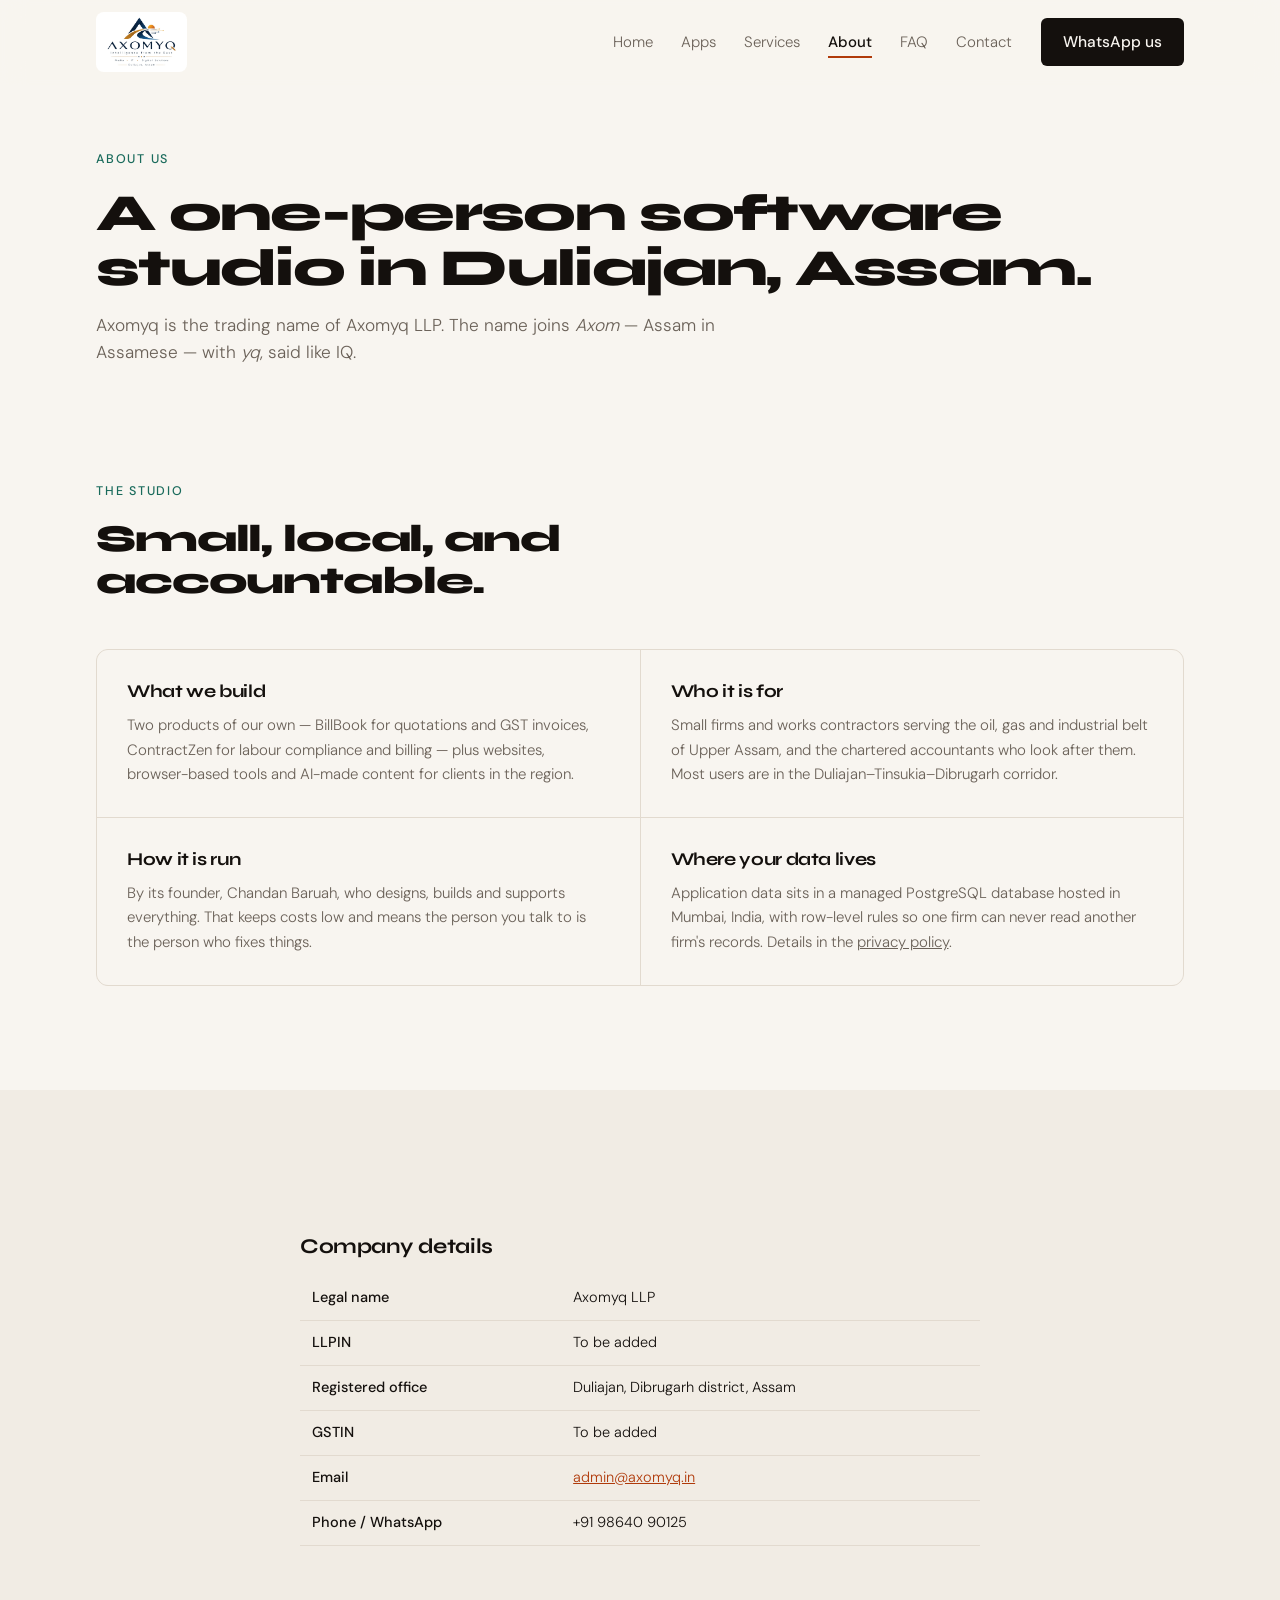
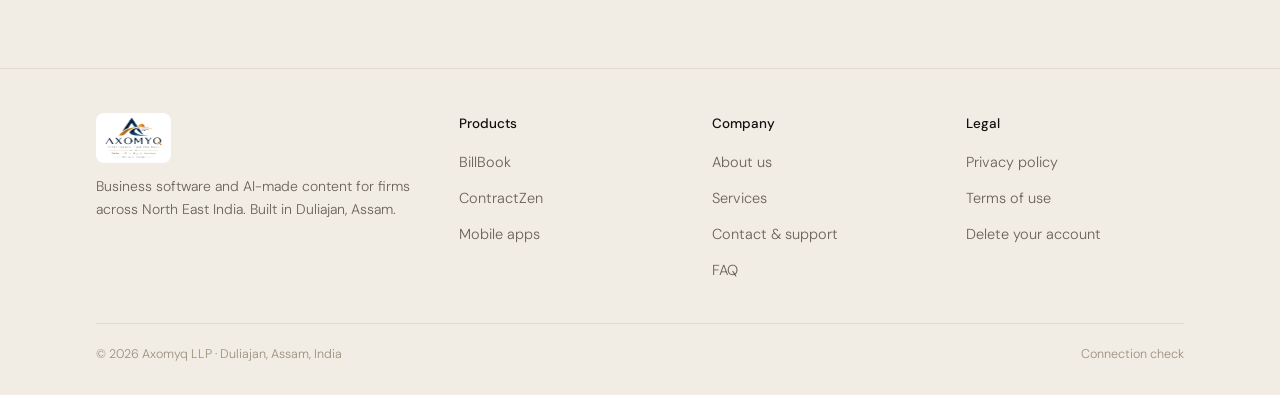
==== about.html @ dcae7b66 "Add files via upload" ====
<!DOCTYPE html>
<html lang="en">
<head>
<meta charset="UTF-8">
<meta name="viewport" content="width=device-width, initial-scale=1, viewport-fit=cover">
<title>About Axomyq — a software studio in Duliajan, Assam</title>
<meta name="description" content="Axomyq LLP is a one-person software studio in Duliajan, Assam, building BillBook and ContractZen and serving businesses across North East India.">
<link rel="canonical" href="https://www.axomyq.in/about">
<meta name="theme-color" content="#F8F5F0">
<meta name="referrer" content="strict-origin-when-cross-origin">
<meta http-equiv="Content-Security-Policy" content="upgrade-insecure-requests">
<meta property="og:title" content="About Axomyq — a software studio in Duliajan, Assam">
<meta property="og:description" content="Axomyq LLP is a one-person software studio in Duliajan, Assam, building BillBook and ContractZen and serving businesses across North East India.">
<meta property="og:type" content="website">
<meta property="og:url" content="https://www.axomyq.in/about">
<meta property="og:image" content="https://www.axomyq.in/logo.jpeg">
<link rel="icon" href="/favicon.svg" type="image/svg+xml">
<link rel="apple-touch-icon" href="/logo.jpeg">
<link rel="manifest" href="/site.webmanifest">
<link rel="preload" href="/fonts/syne-latin-800-normal.woff2" as="font" type="font/woff2" crossorigin>
<link rel="preload" href="/fonts/dm-sans-latin-300-normal.woff2" as="font" type="font/woff2" crossorigin>
<link rel="stylesheet" href="/styles.css?v=a116f3fe">
</head>
<body>
<a class="skip" href="#main">Skip to content</a>
<header class="site-head" id="head">
  <div class="shell head-in">
    <a href="/" class="mark" aria-label="Axomyq home"><img src="/logo.jpeg" alt="Axomyq" width="240" height="240"></a>
    <nav class="nav" aria-label="Main"><a href="/">Home</a><a href="/apps">Apps</a><a href="/services">Services</a><a href="/about" aria-current="page">About</a><a href="/faq">FAQ</a><a href="/contact">Contact</a></nav>
    <a class="btn btn-ink head-cta" href="https://wa.me/919864090125" target="_blank" rel="noopener noreferrer">WhatsApp us</a>
    <button type="button" class="burger" id="burger" aria-controls="menu" aria-expanded="false" aria-label="Menu"><span></span><span></span><span></span></button>
  </div>
</header>
<nav class="menu" id="menu" aria-label="Mobile" hidden>
  <a href="/">Home<small>Overview</small></a><a href="/apps">Apps<small>BillBook, ContractZen</small></a><a href="/services">Services<small>Websites, tools, content</small></a><a href="/about" aria-current="page">About<small>Who we are</small></a><a href="/faq">FAQ<small>Common questions</small></a><a href="/contact">Contact<small>Support and sales</small></a>
  <div class="menu-cta">
    <a class="btn btn-primary" href="https://app.axomyq.in" target="_blank" rel="noopener noreferrer">Open BillBook <svg viewBox="0 0 24 24" aria-hidden="true"><path d="M14 4h6v6M20 4l-9 9M18 13v6H5V6h6"/></svg></a>
    <a class="btn btn-teal" href="https://contractzen.axomyq.in/" target="_blank" rel="noopener noreferrer">Open ContractZen <svg viewBox="0 0 24 24" aria-hidden="true"><path d="M14 4h6v6M20 4l-9 9M18 13v6H5V6h6"/></svg></a>
    <a class="btn btn-line" href="https://wa.me/919864090125" target="_blank" rel="noopener noreferrer">WhatsApp +91 98640 90125</a>
  </div>
  <div class="menu-legal"><a href="/privacy">Privacy</a><a href="/terms">Terms</a><a href="/delete-account">Delete account</a><a href="/status">Connection check</a></div>
</nav>
<main id="main">
<section class="page-head"><div class="shell">
  <span class="eyebrow rise">About us</span>
  <h1 class="title rise rise-2">A one-person software studio in Duliajan, Assam.</h1>
  <p class="lede rise rise-3">Axomyq is the trading name of Axomyq LLP. The name joins <em>Axom</em> — Assam in Assamese — with <em>yq</em>, said like IQ.</p>
</div></section>
<section class="band"><div class="shell">
  <div class="band-head reveal"><span class="eyebrow">The studio</span><h2 class="title">Small, local, and accountable.</h2></div>
  <div class="reveal"><div class="grid g2 stagger">
  <div><h3 class="sub">What we build</h3><p>Two products of our own — BillBook for quotations and GST invoices, ContractZen for labour compliance and billing — plus websites, browser-based tools and AI-made content for clients in the region.</p></div>
  <div><h3 class="sub">Who it is for</h3><p>Small firms and works contractors serving the oil, gas and industrial belt of Upper Assam, and the chartered accountants who look after them. Most users are in the Duliajan–Tinsukia–Dibrugarh corridor.</p></div>
  <div><h3 class="sub">How it is run</h3><p>By its founder, Chandan Baruah, who designs, builds and supports everything. That keeps costs low and means the person you talk to is the person who fixes things.</p></div>
  <div><h3 class="sub">Where your data lives</h3><p>Application data sits in a managed PostgreSQL database hosted in Mumbai, India, with row-level rules so one firm can never read another firm's records. Details in the <a href="/privacy">privacy policy</a>.</p></div>
</div></div>
</div></section>
<section class="band tint"><div class="shell prose reveal">
  <h2>Company details</h2>
  <div class="table-wrap"><table>
    <tr><th>Legal name</th><td>Axomyq LLP</td></tr>
    <tr><th>LLPIN</th><td>To be added</td></tr>
    <tr><th>Registered office</th><td>Duliajan, Dibrugarh district, Assam</td></tr>
    <tr><th>GSTIN</th><td>To be added</td></tr>
    <tr><th>Email</th><td><a href="mailto:admin@axomyq.in">admin@axomyq.in</a></td></tr>
    <tr><th>Phone / WhatsApp</th><td>+91 98640 90125</td></tr>
  </table></div>
</div></section>
</main>
<footer class="site-foot">
  <div class="shell">
    <div class="foot-in">
      <div class="foot-brand">
        <img src="/logo.jpeg" alt="Axomyq" width="240" height="240">
        <p>Business software and AI-made content for firms across North East India. Built in Duliajan, Assam.</p>
      </div>
      <div class="foot-col"><h2 class="foot-h">Products</h2>
        <a href="/apps#billbook">BillBook</a><a href="/apps#contractzen">ContractZen</a><a href="/apps#mobile">Mobile apps</a></div>
      <div class="foot-col"><h2 class="foot-h">Company</h2>
        <a href="/about">About us</a><a href="/services">Services</a><a href="/contact">Contact &amp; support</a><a href="/faq">FAQ</a></div>
      <div class="foot-col"><h2 class="foot-h">Legal</h2>
        <a href="/privacy">Privacy policy</a><a href="/terms">Terms of use</a><a href="/delete-account">Delete your account</a></div>
    </div>
    <div class="legal"><span>© 2026 Axomyq LLP · Duliajan, Assam, India</span><span><a href="/status">Connection check</a></span></div>
  </div>
</footer>
<script src="/main.js?v=c68e80d4" defer></script>
</body>
</html>
---- styles.css ----
/* =========================================================
   Axomyq — one responsive stylesheet. No dual layouts.
   Self-hosted fonts, no inline styles (CSP: style-src 'self').
   ========================================================= */

@font-face{font-family:'Syne';font-style:normal;font-weight:700;font-display:swap;src:url(/fonts/syne-latin-700-normal.woff2) format('woff2')}
@font-face{font-family:'Syne';font-style:normal;font-weight:800;font-display:swap;src:url(/fonts/syne-latin-800-normal.woff2) format('woff2')}
@font-face{font-family:'DM Sans';font-style:normal;font-weight:300;font-display:swap;src:url(/fonts/dm-sans-latin-300-normal.woff2) format('woff2')}
@font-face{font-family:'DM Sans';font-style:normal;font-weight:400;font-display:swap;src:url(/fonts/dm-sans-latin-400-normal.woff2) format('woff2')}
@font-face{font-family:'DM Sans';font-style:normal;font-weight:500;font-display:swap;src:url(/fonts/dm-sans-latin-500-normal.woff2) format('woff2')}

:root{
  --rice:#F8F5F0; --rice-deep:#F1ECE4; --mist:#EDF1EC; --white:#FFFDF9;
  --ink:#14100D; --ink-soft:#2A2320;
  --sindoor:#B03A0A; --sindoor-deep:#8E2E07;
  --pator:#1A6B5C; --pator-deep:#12554A;
  --muga:#C9A227; --clay:#6B6259; --line:#E2DACF;
  --display:'Syne',Arial Black,sans-serif;
  --body:'DM Sans',Segoe UI,Helvetica,Arial,sans-serif;
  --max:1200px; --pad:20px; --band:56px; --head:64px;
  --r:10px;
  --shadow:0 1px 2px rgba(20,16,13,.04),0 10px 30px -16px rgba(20,16,13,.20);
  --shadow-lift:0 2px 4px rgba(20,16,13,.05),0 22px 44px -22px rgba(20,16,13,.28);
}
@media (min-width:700px){:root{--pad:36px;--band:80px;--head:76px}}
@media (min-width:1100px){:root{--pad:56px;--band:104px;--head:84px}}

*,*::before,*::after{box-sizing:border-box}
html{-webkit-text-size-adjust:100%;scroll-behavior:smooth}
body{margin:0;background:var(--rice);color:var(--ink);font-family:var(--body);font-weight:300;font-size:16px;line-height:1.65;-webkit-font-smoothing:antialiased;overflow-x:hidden}
h1,h2,h3,h4,p,ul,ol,figure,dl{margin:0}
ul,ol{padding:0;list-style:none}
img,svg{display:block;max-width:100%}
a{color:inherit}
button{font:inherit;color:inherit;background:none;border:0;padding:0;cursor:pointer}
:focus-visible{outline:2px solid var(--sindoor);outline-offset:3px;border-radius:3px}
.shell{width:100%;max-width:var(--max);margin:0 auto;padding-left:var(--pad);padding-right:var(--pad)}
.sr{position:absolute;width:1px;height:1px;overflow:hidden;clip:rect(0 0 0 0);white-space:nowrap}
.skip{position:absolute;left:-9999px;background:var(--ink);color:var(--rice);padding:12px 18px}
.skip:focus{left:8px;top:8px;z-index:100}
[hidden]{display:none !important}

/* ---------- type ---------- */
.eyebrow{display:block;font-size:12.5px;font-weight:500;letter-spacing:.14em;text-transform:uppercase;color:var(--pator);margin-bottom:16px}
.dark .eyebrow{color:var(--muga)}
h1.title{font-family:var(--display);font-weight:800;letter-spacing:-.032em;line-height:1.06;font-size:32px;font-size:clamp(31px,4.2vw,52px);max-width:19ch}
h2.title{font-family:var(--display);font-weight:800;letter-spacing:-.03em;line-height:1.1;font-size:27px;font-size:clamp(26px,3.1vw,38px);max-width:20ch}
h3.sub{font-family:var(--display);font-weight:700;letter-spacing:-.02em;line-height:1.25;font-size:18px}
.lede{font-size:16.5px;font-size:clamp(16px,1.35vw,18.5px);color:var(--clay);line-height:1.6;max-width:56ch;margin-top:16px}
.dark .lede,.dark .small{color:rgba(248,245,240,.7)}
.small{font-size:13.5px;color:var(--clay)}
.brand-y{color:var(--sindoor);font-style:normal}

/* ---------- buttons ---------- */
.btn{display:inline-flex;align-items:center;justify-content:center;gap:9px;min-height:48px;padding:12px 22px;border-radius:6px;font-weight:500;font-size:15.5px;line-height:1.2;text-decoration:none;white-space:nowrap;-webkit-tap-highlight-color:transparent;
 transition:background .18s ease,border-color .18s ease,transform .18s ease,box-shadow .18s ease}
.btn svg{width:15px;height:15px;flex:none;stroke:currentColor;fill:none;stroke-width:2;stroke-linecap:round;stroke-linejoin:round}
.btn:hover{transform:translateY(-1px)}
.btn:active{transform:translateY(0)}
.btn-primary{background:var(--sindoor);color:#fff;box-shadow:0 8px 20px -12px rgba(176,58,10,.9)}
.btn-primary:hover{background:var(--sindoor-deep);box-shadow:0 14px 28px -14px rgba(176,58,10,.95)}
.btn-teal{background:var(--pator);color:#fff;box-shadow:0 8px 20px -12px rgba(26,107,92,.9)}
.btn-teal:hover{background:var(--pator-deep);box-shadow:0 14px 28px -14px rgba(26,107,92,.95)}
.btn-ink{background:var(--ink);color:var(--rice)}
.btn-ink:hover{background:var(--sindoor)}
.btn-line{border:1px solid var(--line);color:var(--ink);background:var(--white)}
.btn-line:hover{border-color:var(--ink)}
.btn-ghost{border:1px solid rgba(248,245,240,.32);color:var(--rice)}
.btn-ghost:hover{border-color:var(--rice);background:rgba(248,245,240,.06)}
.btn-row{display:flex;flex-wrap:wrap;gap:12px;margin-top:26px}
@media (max-width:479px){.btn-row .btn{flex:1 1 100%}}

/* ---------- header ---------- */
.site-head{position:sticky;top:0;z-index:60;background:rgba(248,245,240,.92);border-bottom:1px solid transparent;transition:box-shadow .25s ease,border-color .25s ease;padding-top:env(safe-area-inset-top)}
@supports (backdrop-filter:blur(12px)) or (-webkit-backdrop-filter:blur(12px)){
  .site-head{background:rgba(248,245,240,.78);-webkit-backdrop-filter:saturate(160%) blur(12px);backdrop-filter:saturate(160%) blur(12px)}
}
.site-head.scrolled{border-bottom-color:var(--line);box-shadow:0 6px 24px -18px rgba(20,16,13,.5)}
.head-in{display:flex;align-items:center;gap:16px;height:var(--head)}
.mark{display:flex;align-items:center;min-height:44px;text-decoration:none;margin-right:auto}
.mark img{height:44px;width:auto;border-radius:8px}
@media (min-width:700px){.mark img{height:52px}}
@media (min-width:1100px){.mark img{height:60px}}
.nav{display:none}
.nav a{position:relative;display:inline-flex;align-items:center;height:40px;padding:0 13px;font-size:15px;color:var(--clay);text-decoration:none;border-radius:6px;transition:color .18s ease,background .18s ease}
.nav a::after{content:"";position:absolute;left:13px;right:13px;bottom:4px;height:2px;background:var(--sindoor);transform:scaleX(0);transform-origin:left;transition:transform .22s ease}
.nav a:hover{color:var(--ink)}
.nav a:hover::after{transform:scaleX(1)}
.nav a[aria-current="page"]{color:var(--ink);font-weight:500}
.nav a[aria-current="page"]::after{transform:scaleX(1)}
.head-cta{display:none}
.burger{display:inline-flex;flex-direction:column;justify-content:center;gap:5px;width:46px;height:46px;padding:0 11px;border:1px solid var(--line);border-radius:8px;background:var(--white)}
.burger span{display:block;height:2px;background:var(--ink);border-radius:2px;transition:transform .25s ease,opacity .2s ease}
.burger[aria-expanded="true"] span:nth-child(1){transform:translateY(7px) rotate(45deg)}
.burger[aria-expanded="true"] span:nth-child(2){opacity:0}
.burger[aria-expanded="true"] span:nth-child(3){transform:translateY(-7px) rotate(-45deg)}
@media (min-width:940px){
  .nav{display:flex;gap:2px}
  .head-cta{display:inline-flex}
  .burger{display:none}
}

/* mobile menu panel */
.menu{position:fixed;left:0;right:0;top:calc(var(--head) + env(safe-area-inset-top));bottom:0;z-index:55;background:var(--rice);padding:12px var(--pad) 32px;overflow-y:auto;animation:menuIn .22s ease both}
@keyframes menuIn{from{opacity:0;transform:translateY(-8px)}to{opacity:1;transform:none}}
.menu a{display:flex;align-items:center;justify-content:space-between;gap:12px;padding:16px 2px;border-bottom:1px solid var(--line);font-family:var(--display);font-weight:700;font-size:21px;letter-spacing:-.02em;text-decoration:none;min-height:56px}
.menu a small{font-family:var(--body);font-weight:300;font-size:13px;color:var(--clay);letter-spacing:0;text-align:right}
.menu .menu-cta{display:grid;gap:10px;margin-top:24px}
.menu .menu-cta .btn{width:100%}
.menu-legal{display:flex;flex-wrap:wrap;gap:4px 20px;margin-top:26px}
.menu-legal a{display:inline;border:0;padding:6px 0;font-family:var(--body);font-weight:300;font-size:13.5px;color:var(--clay);min-height:0}

/* ---------- sections ---------- */
.band{padding:var(--band) 0}
.band.tint{background:var(--rice-deep)}
.band.mist{background:var(--mist)}
.band.dark{background:var(--ink);color:var(--rice)}
.band-head{max-width:660px;margin-bottom:34px}
@media (min-width:700px){.band-head{margin-bottom:48px}}

/* ---------- hero ---------- */
.hero{position:relative;padding:44px 0 52px;overflow:hidden}
@media (min-width:700px){.hero{padding:64px 0 76px}}
@media (min-width:1100px){.hero{padding:84px 0 96px}}
.hero::before{content:"";position:absolute;inset:0;pointer-events:none;
  background-image:repeating-linear-gradient(90deg,transparent 0 31px,rgba(26,107,92,.07) 31px 32px);
  -webkit-mask-image:linear-gradient(180deg,rgba(0,0,0,.75),transparent 72%);mask-image:linear-gradient(180deg,rgba(0,0,0,.75),transparent 72%)}
.hero .shell{position:relative;z-index:1}
.hero-copy{max-width:760px}
.hero-apps{margin-top:40px}
@media (min-width:700px){.hero-apps{margin-top:52px}}
.hero .lede{margin-top:18px}
.trust{display:flex;flex-wrap:wrap;gap:8px 20px;margin-top:22px;font-size:13.5px;color:var(--clay)}
.trust span{display:inline-flex;align-items:center;gap:8px}
.trust i{width:8px;height:8px;transform:rotate(45deg);background:var(--muga);flex:none}

/* load-in stagger */
.rise{animation:rise .65s cubic-bezier(.22,.7,.3,1) both}
.rise-2{animation-delay:.07s}.rise-3{animation-delay:.14s}.rise-4{animation-delay:.22s}.rise-5{animation-delay:.3s}
@keyframes rise{from{opacity:0;transform:translateY(18px)}to{opacity:1;transform:none}}

/* scroll reveal */
.js .reveal{opacity:0;transform:translateY(22px);transition:opacity .7s ease,transform .7s cubic-bezier(.22,.7,.3,1)}
.js .reveal.in{opacity:1;transform:none}
.js .reveal.in .stagger > *{animation:rise .6s cubic-bezier(.22,.7,.3,1) both}
.js .reveal.in .stagger > *:nth-child(2){animation-delay:.09s}
.js .reveal.in .stagger > *:nth-child(3){animation-delay:.18s}
.js .reveal.in .stagger > *:nth-child(4){animation-delay:.27s}
.js .reveal.in .stagger > *:nth-child(5){animation-delay:.36s}
.js .reveal.in .stagger > *:nth-child(6){animation-delay:.45s}

/* ---------- app cards ---------- */
.apps{display:grid;gap:16px;grid-template-columns:1fr}
@media (min-width:820px){.apps{grid-template-columns:1fr 1fr;gap:24px}}
.app{position:relative;display:flex;flex-direction:column;background:var(--white);border:1px solid var(--line);border-radius:14px;padding:22px;box-shadow:var(--shadow);transition:transform .22s ease,box-shadow .22s ease}
@media (min-width:700px){.app{padding:30px}}
.app:hover{transform:translateY(-3px);box-shadow:var(--shadow-lift)}
.app::before{content:"";position:absolute;left:0;right:0;top:0;height:4px;border-radius:14px 14px 0 0}
.app.billbook::before{background:var(--sindoor)}
.app.contractzen::before{background:var(--pator)}
.app-head{display:flex;align-items:center;gap:15px;padding-right:70px}
.app-icon{width:54px;height:54px;flex:none;border-radius:15px;display:flex;align-items:center;justify-content:center}
.app-icon svg{width:28px;height:28px;stroke:#fff;fill:none;stroke-width:1.9;stroke-linecap:round;stroke-linejoin:round}
.billbook-bg{background:var(--sindoor)}
.contractzen-bg{background:var(--pator)}
.app-name{font-family:var(--display);font-weight:800;font-size:21px;letter-spacing:-.03em;line-height:1.08}
.app-kind{font-size:14px;color:var(--clay);margin-top:3px}
.badge{position:absolute;top:20px;right:20px;display:inline-flex;align-items:center;gap:7px;font-size:12px;font-weight:500;color:var(--pator);background:var(--mist);border-radius:40px;padding:5px 11px}
.dot{width:7px;height:7px;border-radius:50%;background:var(--pator);animation:pulse 2.4s ease-in-out infinite}
@keyframes pulse{0%,100%{opacity:1;transform:scale(1)}50%{opacity:.35;transform:scale(.85)}}
.app p.desc{margin-top:16px;color:var(--clay);font-size:15.5px}
.feat{margin-top:16px;display:grid;gap:7px}
.feat li{position:relative;padding-left:21px;font-size:14.5px}
.feat li::before{content:"";position:absolute;left:0;top:8px;width:8px;height:8px;transform:rotate(45deg);background:var(--muga)}
.offer{margin-top:18px;padding:12px 16px;border-left:3px solid var(--muga);background:rgba(201,162,39,.13);border-radius:0 6px 6px 0;font-size:14.5px;line-height:1.5}
.offer b{font-weight:500;color:var(--sindoor-deep)}
.app .btn-row{margin-top:auto;padding-top:22px}
.app-more{margin-top:14px;border-top:1px solid var(--line)}
.app-more summary{list-style:none;display:flex;align-items:center;justify-content:space-between;padding:13px 0;font-weight:500;font-size:15px;cursor:pointer;min-height:46px}
.app-more summary::-webkit-details-marker{display:none}
.app-more summary::after{content:"+";font-family:var(--display);font-weight:700;font-size:20px;color:var(--sindoor);transition:transform .2s ease}
.app-more[open] summary::after{transform:rotate(45deg)}
.note{display:flex;gap:11px;margin-top:22px;font-size:14px;color:var(--clay)}
.note svg{width:19px;height:19px;flex:none;margin-top:3px;stroke:var(--pator);fill:none;stroke-width:1.7}

/* ---------- generic grids ---------- */
.grid{display:grid;gap:1px;background:var(--line);border:1px solid var(--line);border-radius:12px;overflow:hidden}
.grid > *{background:var(--rice);padding:24px;transition:background .2s ease}
.grid > *:hover{background:var(--white)}
.tint .grid > *{background:var(--rice-deep)}
.tint .grid > *:hover{background:var(--white)}
.g2,.g3,.g4{grid-template-columns:1fr}
@media (min-width:620px){.g2,.g3,.g4{grid-template-columns:1fr 1fr}}
@media (min-width:1000px){.g3{grid-template-columns:repeat(3,1fr)}.g4{grid-template-columns:repeat(4,1fr)}.grid > *{padding:30px}}
.grid p{margin-top:10px;color:var(--clay);font-size:15px}
.grid .eyebrow{margin-bottom:11px}
.step-n{font-family:var(--display);font-weight:800;font-size:26px;color:var(--sindoor);line-height:1;margin-bottom:14px}
.pillar-note{margin-top:16px;padding-top:13px;border-top:1px solid var(--line);font-size:13.5px;color:var(--pator);line-height:1.5}

.why{display:grid;gap:30px;grid-template-columns:1fr}
@media (min-width:620px){.why{grid-template-columns:1fr 1fr;gap:38px}}
@media (min-width:1000px){.why{grid-template-columns:repeat(3,1fr);gap:52px}}
.why h3{color:var(--muga)}
.why p{margin-top:12px;color:rgba(248,245,240,.68);font-size:15px}
.why .bar{width:32px;height:2px;background:var(--sindoor);margin-bottom:17px}

/* ---------- contact ---------- */
.contact{display:grid;gap:34px;grid-template-columns:1fr}
@media (min-width:940px){.contact{grid-template-columns:1fr 1fr;gap:60px;align-items:end}}
.chan{display:block;text-decoration:none;padding:17px 0;border-top:1px solid var(--line);min-height:44px;transition:padding-left .2s ease}
.chan:last-child{border-bottom:1px solid var(--line)}
.chan:hover{padding-left:6px}
.chan .k{display:block;font-size:12.5px;font-weight:500;color:var(--pator);margin-bottom:5px}
.chan .v{font-family:var(--display);font-weight:700;font-size:19px;font-size:clamp(18px,2vw,23px);letter-spacing:-.02em;transition:color .18s ease}
.chan:hover .v{color:var(--sindoor)}
.dark .chan{border-color:rgba(248,245,240,.16)}
.dark .chan .k{color:var(--muga)}
.dark .chan .v{color:var(--rice)}
.dark .chan:hover .v{color:var(--muga)}

/* ---------- FAQ ---------- */
.faq{border-top:1px solid var(--line);margin-top:18px}
.faq details{border-bottom:1px solid var(--line)}
.faq summary{list-style:none;cursor:pointer;display:flex;align-items:center;justify-content:space-between;gap:16px;padding:18px 0;font-weight:500;font-size:16.5px;min-height:58px}
.faq summary::-webkit-details-marker{display:none}
.faq summary::after{content:"+";font-family:var(--display);font-weight:700;font-size:22px;color:var(--sindoor);flex:none;width:26px;text-align:center;transition:transform .22s ease}
.faq details[open] summary::after{transform:rotate(45deg)}
.faq .a{padding:0 0 22px;color:var(--clay);max-width:68ch}
.faq .a p + p{margin-top:10px}
.faq-group{margin-top:34px}

/* ---------- prose / legal ---------- */
.page-head{padding:40px 0 6px}
@media (min-width:700px){.page-head{padding:64px 0 10px}}
.prose{max-width:72ch}
.prose .meta{color:var(--clay);font-size:14px;margin:10px 0 30px}
.prose h2{font-family:var(--display);font-weight:700;font-size:21px;letter-spacing:-.02em;margin:36px 0 12px}
.prose h3{font-weight:500;font-size:16.5px;margin:22px 0 8px}
.prose p{margin:0 0 14px}
.prose ul,.prose ol{margin:0 0 16px 22px;list-style:disc}
.prose ol{list-style:decimal}
.prose li{margin-bottom:6px}
.prose a{color:var(--sindoor)}
.prose table{border-collapse:collapse;width:100%;margin:0 0 18px;font-size:14.5px}
.prose th,.prose td{text-align:left;padding:10px 12px;border-bottom:1px solid var(--line);vertical-align:top}
.prose th{font-weight:500;background:var(--rice-deep)}
.todo{background:#FFF6CE;border-left:3px solid var(--muga);border-radius:0 6px 6px 0;padding:12px 16px;margin:0 0 18px;font-size:14.5px}
.table-wrap{overflow-x:auto;-webkit-overflow-scrolling:touch}

/* ---------- footer ---------- */
.site-foot{background:var(--rice-deep);border-top:1px solid var(--line);padding:44px 0 30px}
.foot-in{display:grid;gap:28px;grid-template-columns:1fr}
@media (min-width:700px){.foot-in{grid-template-columns:1.5fr 1fr 1fr 1fr;gap:36px}}
.foot-brand img{height:50px;width:auto;border-radius:8px;margin-bottom:12px}
.foot-brand p{font-size:14px;color:var(--clay);max-width:34ch}
.foot-h{font-weight:500;font-size:13.5px;margin-bottom:10px}
.foot-col a{display:block;font-size:14.5px;color:var(--clay);text-decoration:none;padding:6px 0;transition:color .18s ease}
.foot-col a:hover{color:var(--sindoor)}
.legal{margin-top:34px;padding-top:20px;border-top:1px solid var(--line);font-size:12.5px;color:#9A907F;display:flex;flex-wrap:wrap;gap:6px 22px;justify-content:space-between}
.legal a{color:inherit;text-decoration:none}

/* ---------- fallbacks & preferences ---------- */
@supports not (display:grid){
  .apps,.grid,.why,.contact,.foot-in{display:block}
  .apps > *,.grid > *,.why > *{margin-bottom:16px}
}
@media (prefers-reduced-motion:reduce){
  html{scroll-behavior:auto}
  .rise,.dot,.menu{animation:none}
  .js .reveal{opacity:1;transform:none;transition:none}
  .js .reveal.in .stagger > *{animation:none}
  .btn,.app,.chan,.nav a::after,.faq summary::after{transition:none}
  .btn:hover,.app:hover{transform:none}
}
@media print{.site-head,.menu,.hero::before{display:none}body{background:#fff}}
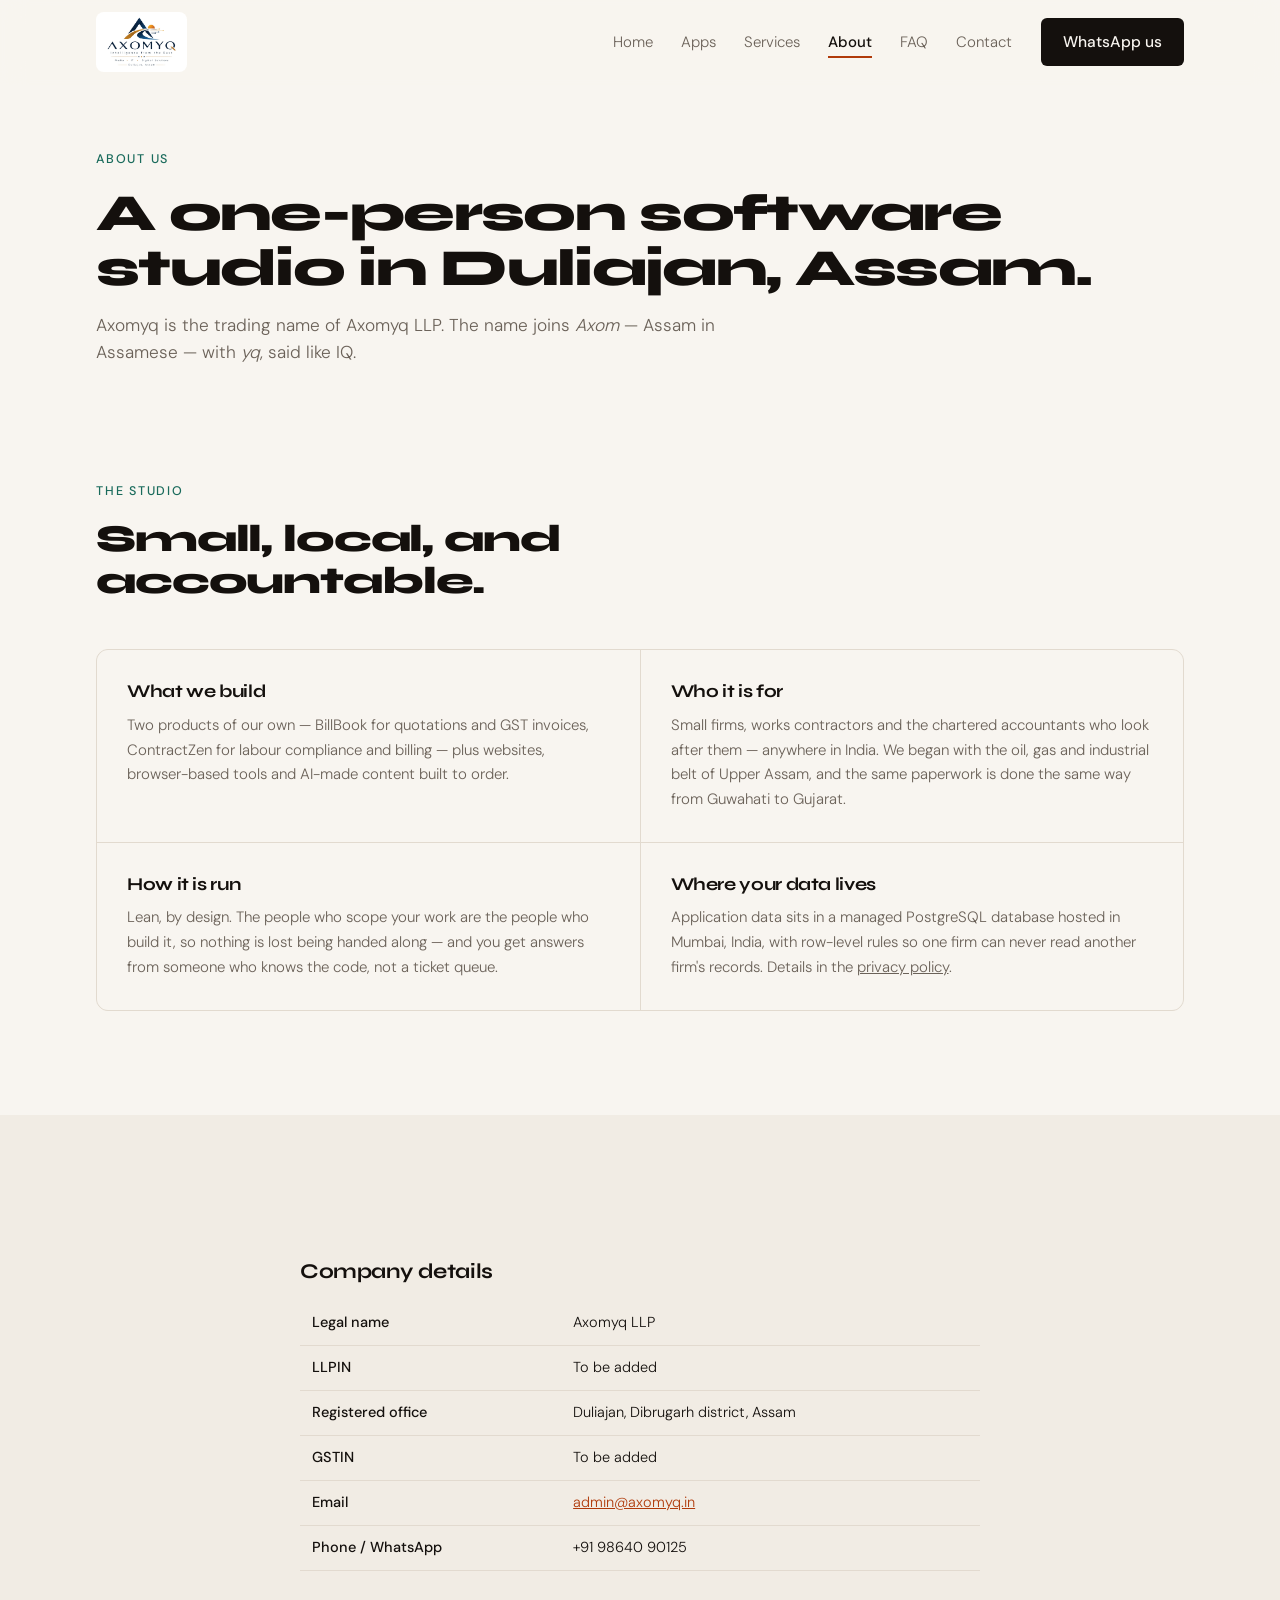
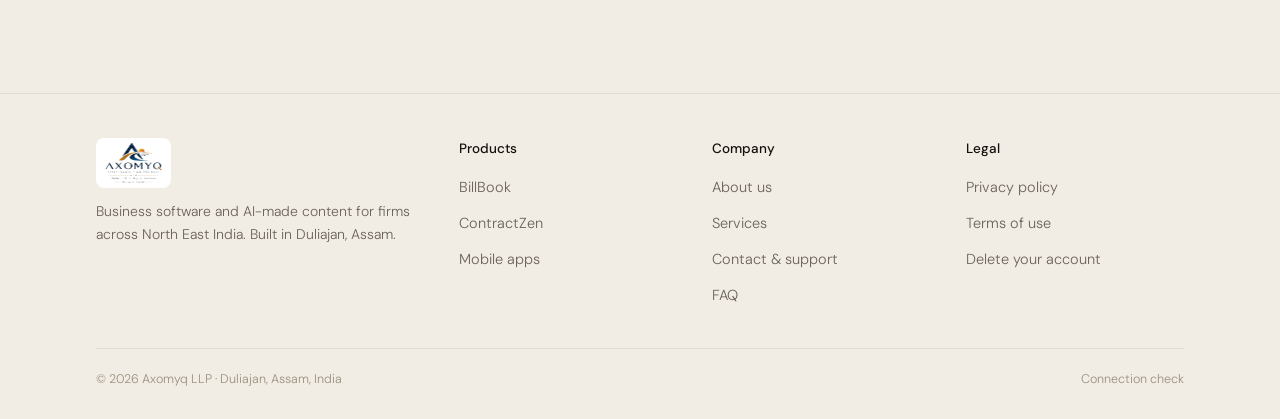
==== commit abde7a7a: "Add files via upload" ====
--- a/about.html
+++ b/about.html
@@ -49,9 +49,9 @@
 <section class="band"><div class="shell">
   <div class="band-head reveal"><span class="eyebrow">The studio</span><h2 class="title">Small, local, and accountable.</h2></div>
   <div class="reveal"><div class="grid g2 stagger">
-  <div><h3 class="sub">What we build</h3><p>Two products of our own — BillBook for quotations and GST invoices, ContractZen for labour compliance and billing — plus websites, browser-based tools and AI-made content for clients in the region.</p></div>
-  <div><h3 class="sub">Who it is for</h3><p>Small firms and works contractors serving the oil, gas and industrial belt of Upper Assam, and the chartered accountants who look after them. Most users are in the Duliajan–Tinsukia–Dibrugarh corridor.</p></div>
-  <div><h3 class="sub">How it is run</h3><p>By its founder, Chandan Baruah, who designs, builds and supports everything. That keeps costs low and means the person you talk to is the person who fixes things.</p></div>
+  <div><h3 class="sub">What we build</h3><p>Two products of our own — BillBook for quotations and GST invoices, ContractZen for labour compliance and billing — plus websites, browser-based tools and AI-made content built to order.</p></div>
+  <div><h3 class="sub">Who it is for</h3><p>Small firms, works contractors and the chartered accountants who look after them — anywhere in India. We began with the oil, gas and industrial belt of Upper Assam, and the same paperwork is done the same way from Guwahati to Gujarat.</p></div>
+  <div><h3 class="sub">How it is run</h3><p>Lean, by design. The people who scope your work are the people who build it, so nothing is lost being handed along — and you get answers from someone who knows the code, not a ticket queue.</p></div>
   <div><h3 class="sub">Where your data lives</h3><p>Application data sits in a managed PostgreSQL database hosted in Mumbai, India, with row-level rules so one firm can never read another firm's records. Details in the <a href="/privacy">privacy policy</a>.</p></div>
 </div></div>
 </div></section>
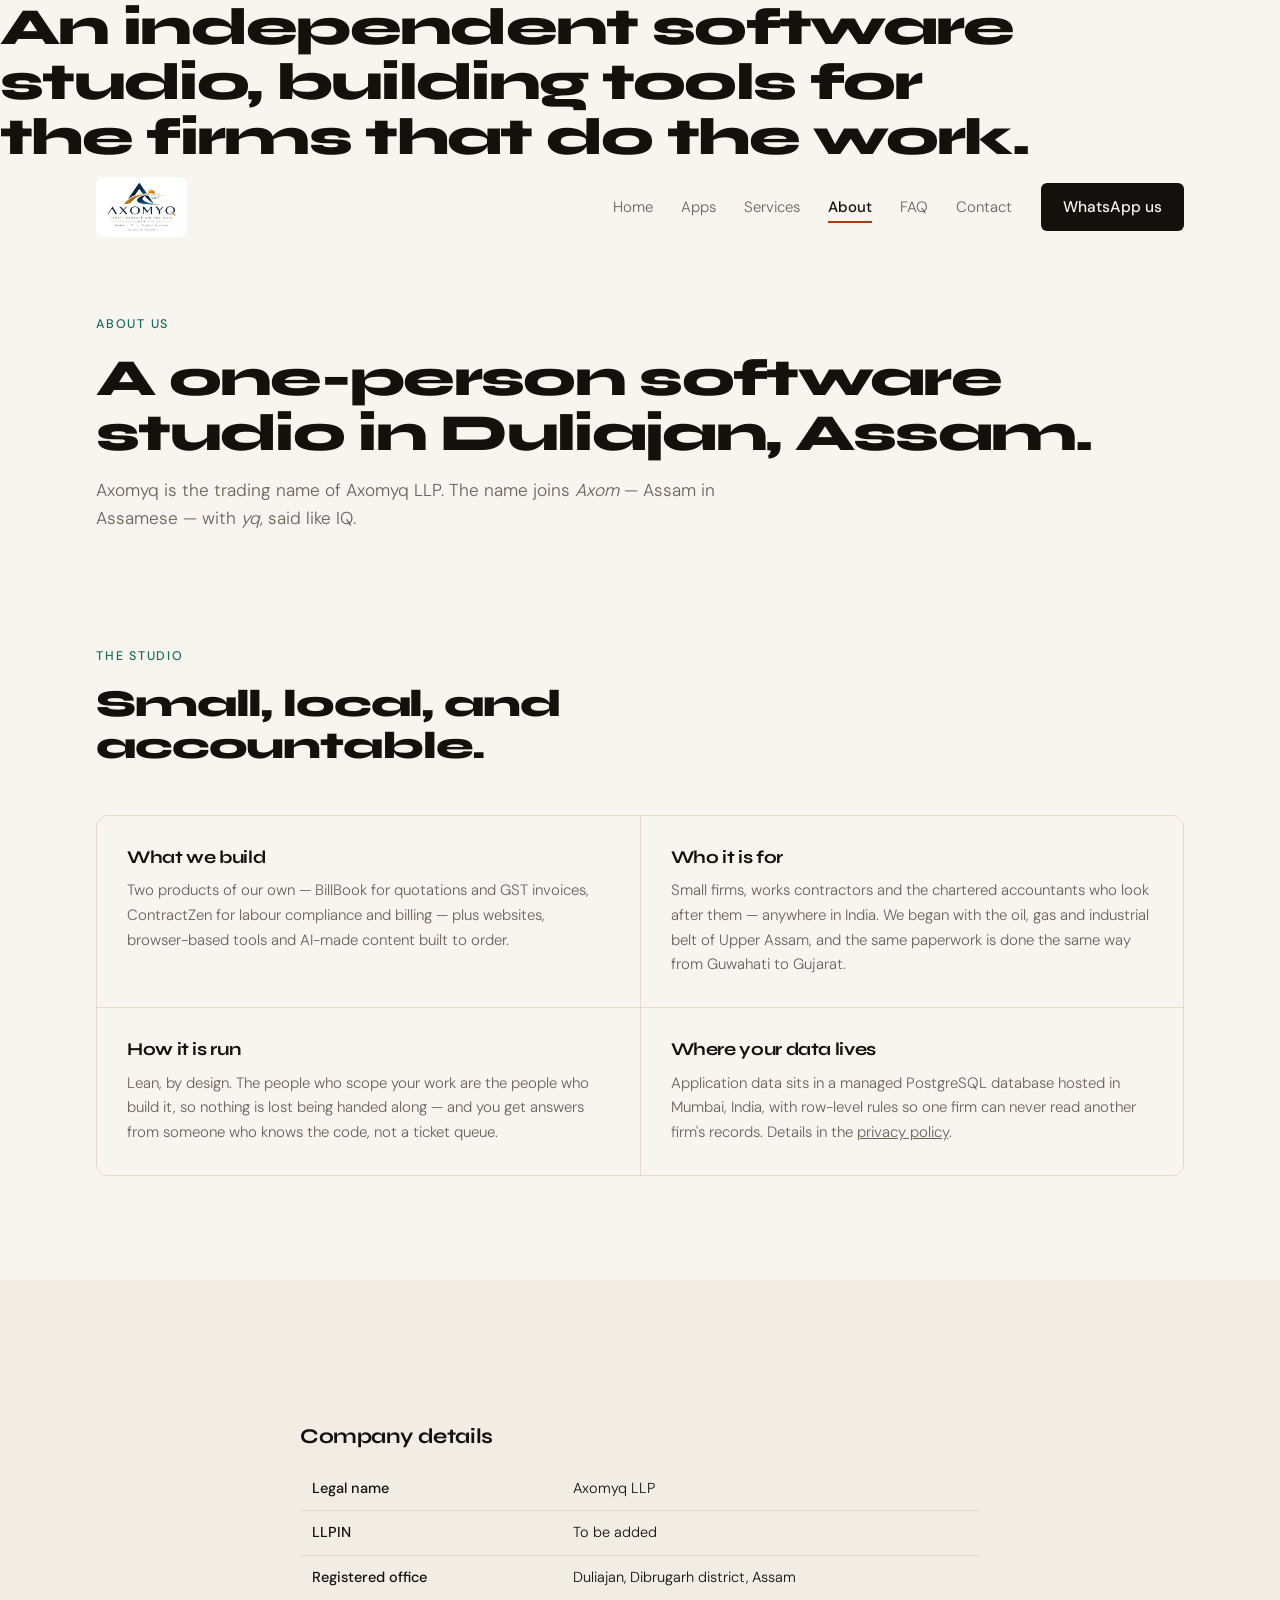
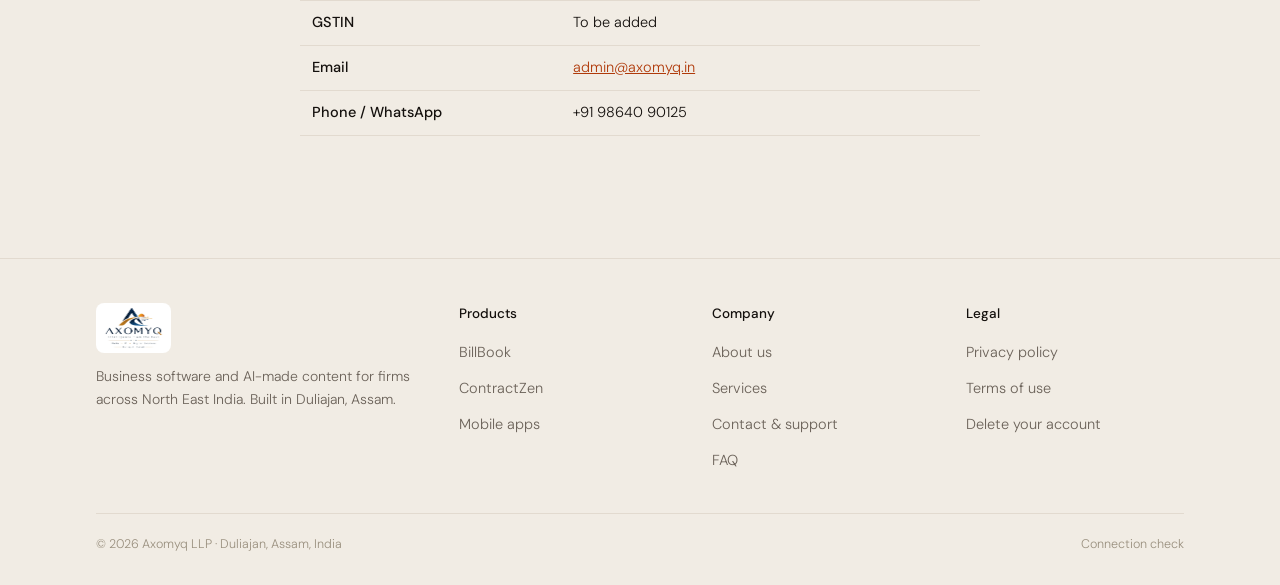
==== commit 8e66f98d: "Add files via upload" ====
--- a/about.html
+++ b/about.html
@@ -4,7 +4,7 @@
 <meta charset="UTF-8">
 <meta name="viewport" content="width=device-width, initial-scale=1, viewport-fit=cover">
 <title>About Axomyq — a software studio in Duliajan, Assam</title>
-<meta name="description" content="Axomyq LLP is a one-person software studio in Duliajan, Assam, building BillBook and ContractZen and serving businesses across North East India.">
+<h1 class="title rise rise-2">An independent software studio, building tools for the firms that do the work.</h1>
 <link rel="canonical" href="https://www.axomyq.in/about">
 <meta name="theme-color" content="#F8F5F0">
 <meta name="referrer" content="strict-origin-when-cross-origin">
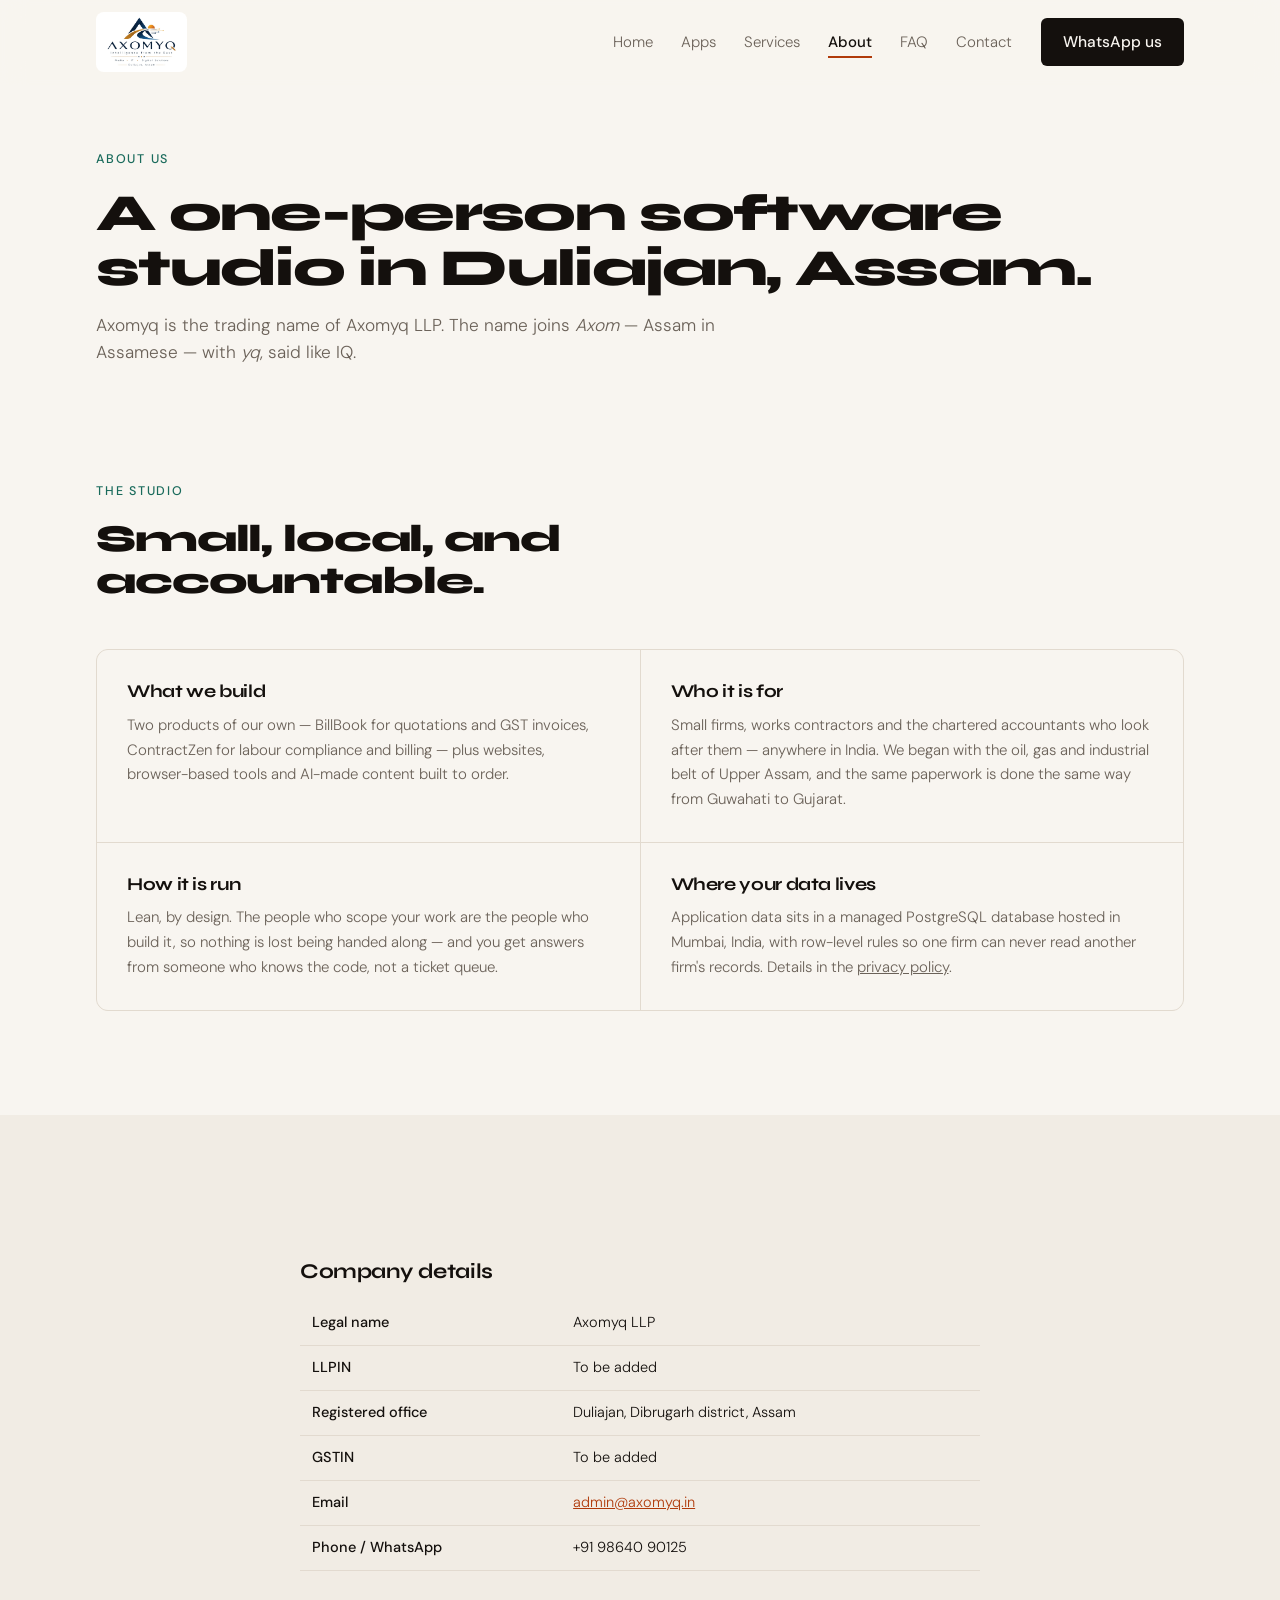
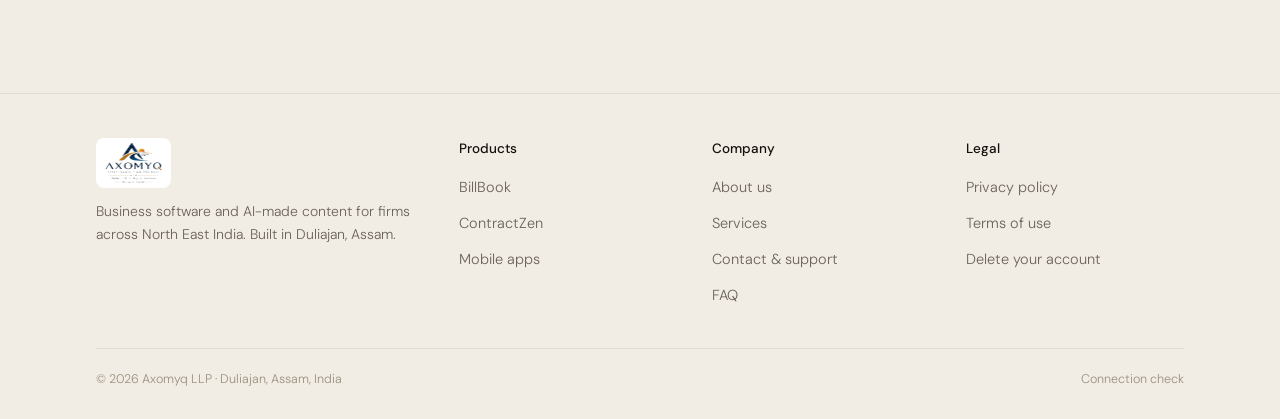
==== commit 31e24476: "Add meta description to about.html Added a meta description tag for SEO." ====
--- a/about.html
+++ b/about.html
@@ -4,7 +4,7 @@
 <meta charset="UTF-8">
 <meta name="viewport" content="width=device-width, initial-scale=1, viewport-fit=cover">
 <title>About Axomyq — a software studio in Duliajan, Assam</title>
-<h1 class="title rise rise-2">An independent software studio, building tools for the firms that do the work.</h1>
+<meta name="description" content="An independent software studio, building tools for the firms that do the work">
 <link rel="canonical" href="https://www.axomyq.in/about">
 <meta name="theme-color" content="#F8F5F0">
 <meta name="referrer" content="strict-origin-when-cross-origin">
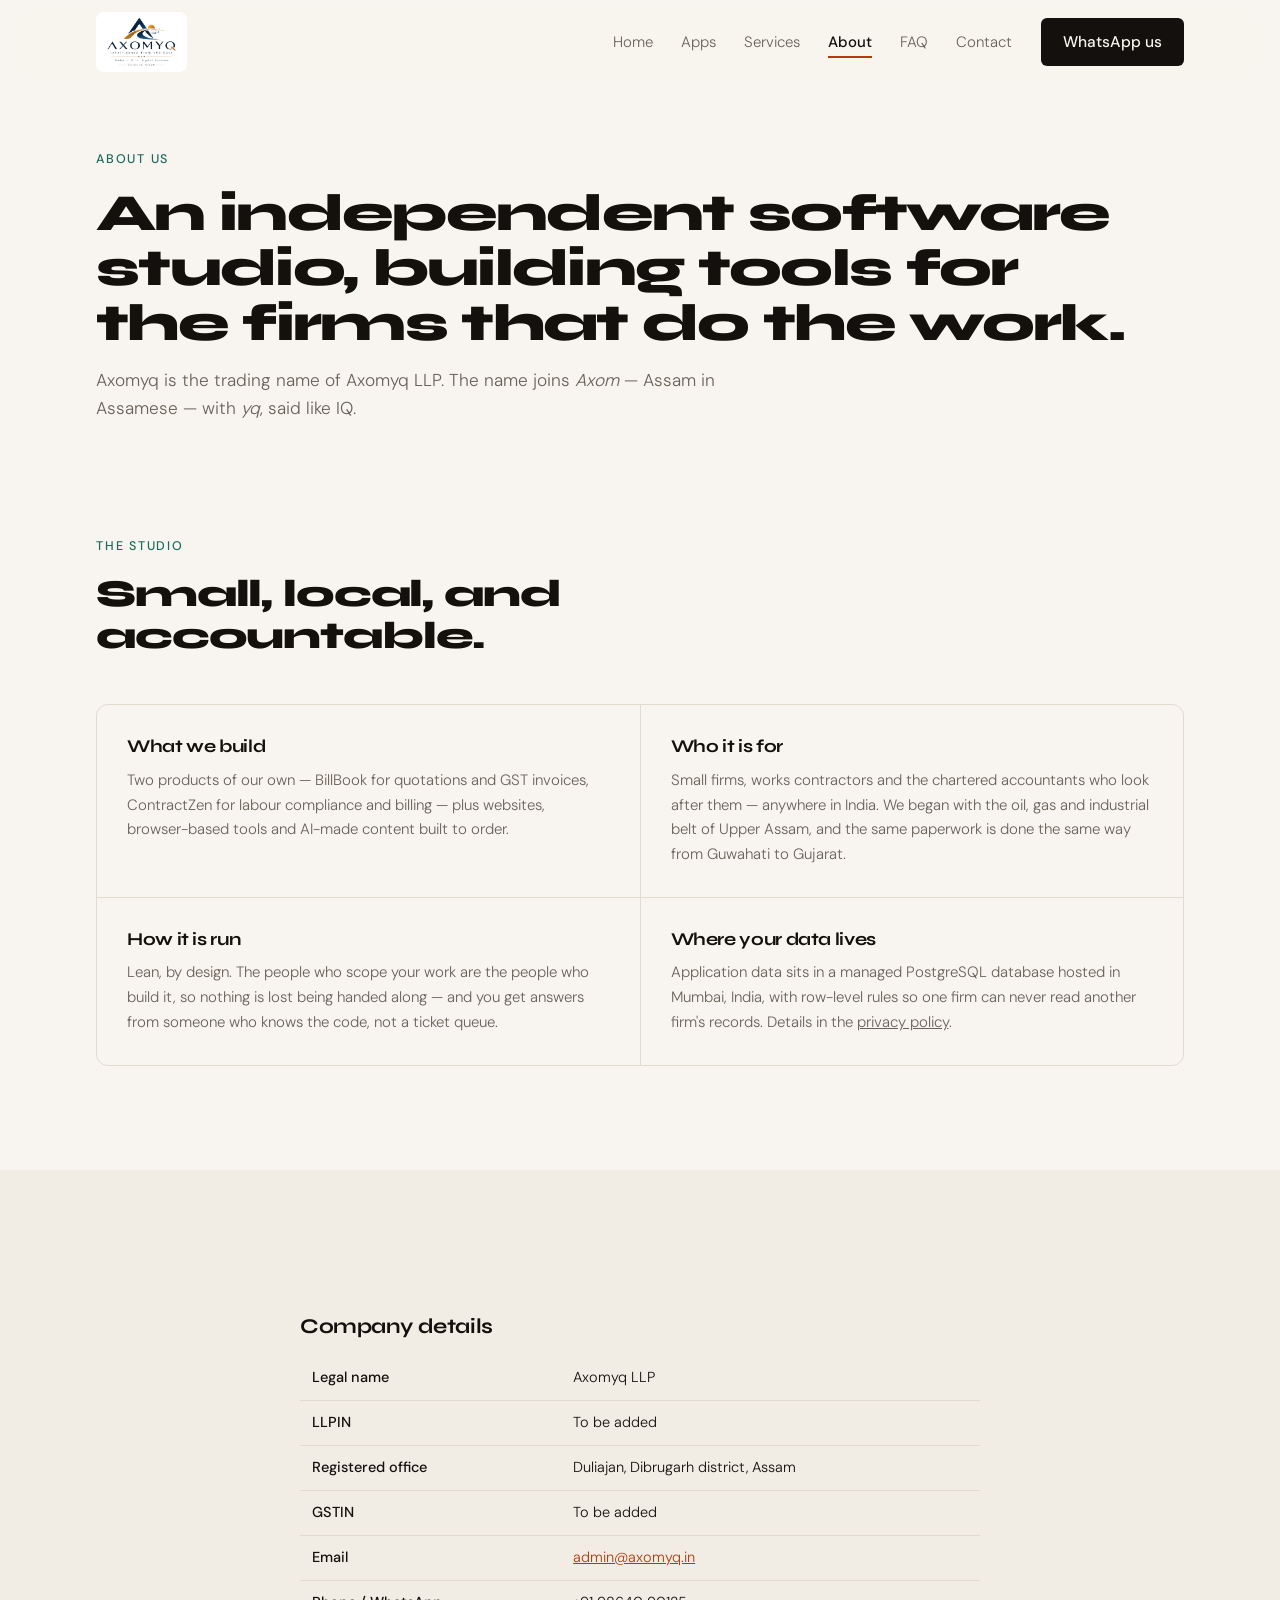
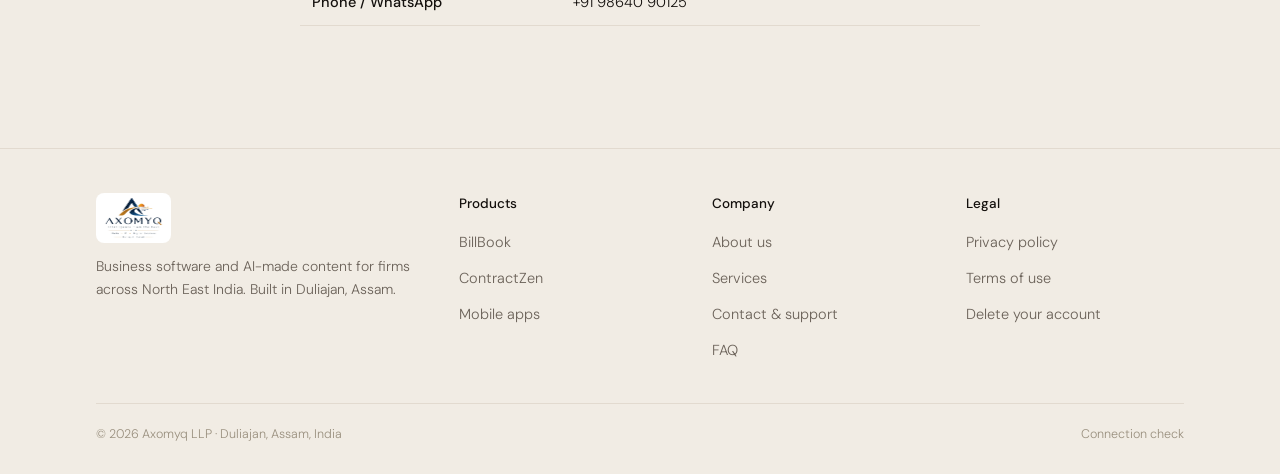
==== commit 1a1aec78: "Update studio description in about.html" ====
--- a/about.html
+++ b/about.html
@@ -10,7 +10,7 @@
 <meta name="referrer" content="strict-origin-when-cross-origin">
 <meta http-equiv="Content-Security-Policy" content="upgrade-insecure-requests">
 <meta property="og:title" content="About Axomyq — a software studio in Duliajan, Assam">
-<meta property="og:description" content="Axomyq LLP is a one-person software studio in Duliajan, Assam, building BillBook and ContractZen and serving businesses across North East India.">
+<meta property="og:description" content="Axomyq LLP is an independent software studio building practical, reliable digital tools for modern businesses.">
 <meta property="og:type" content="website">
 <meta property="og:url" content="https://www.axomyq.in/about">
 <meta property="og:image" content="https://www.axomyq.in/logo.jpeg">
@@ -43,7 +43,7 @@
 <main id="main">
 <section class="page-head"><div class="shell">
   <span class="eyebrow rise">About us</span>
-  <h1 class="title rise rise-2">A one-person software studio in Duliajan, Assam.</h1>
+  <h1 class="title rise rise-2">An independent software studio, building tools for the firms that do the work.</h1>
   <p class="lede rise rise-3">Axomyq is the trading name of Axomyq LLP. The name joins <em>Axom</em> — Assam in Assamese — with <em>yq</em>, said like IQ.</p>
 </div></section>
 <section class="band"><div class="shell">
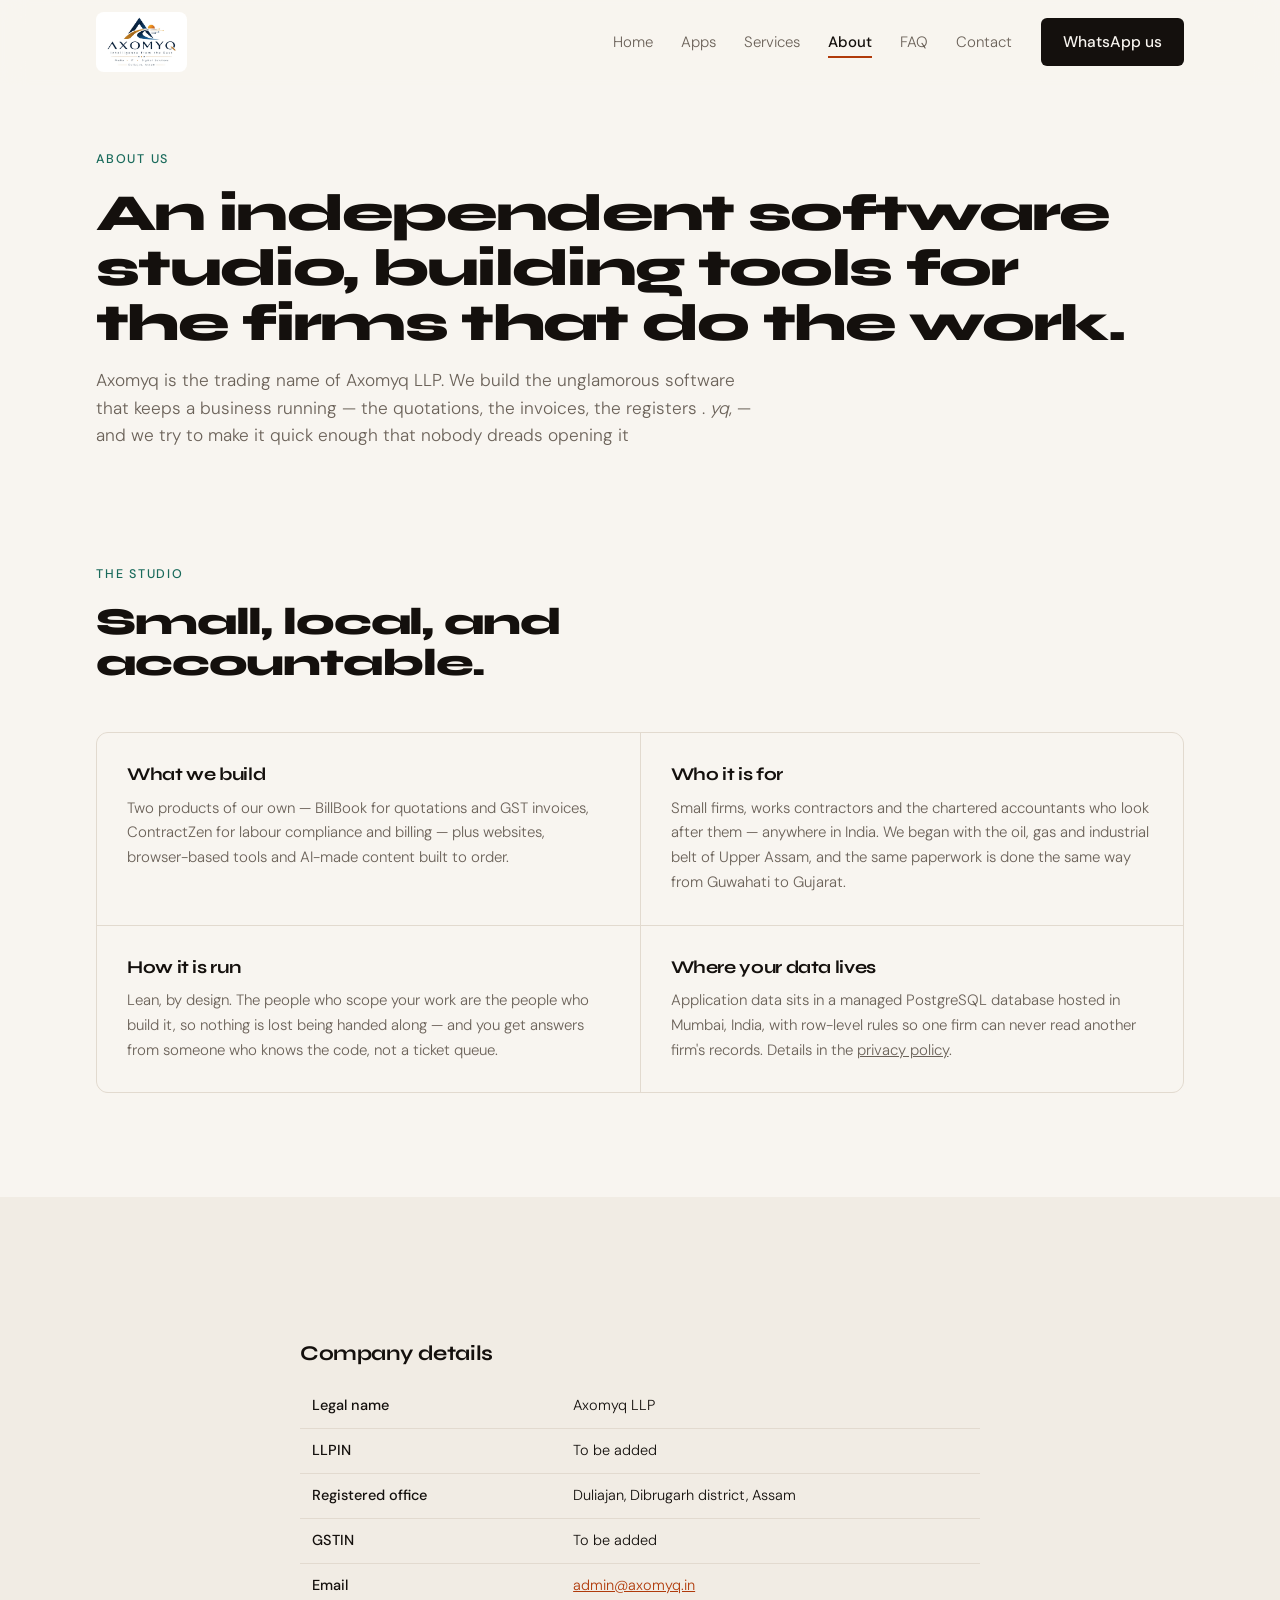
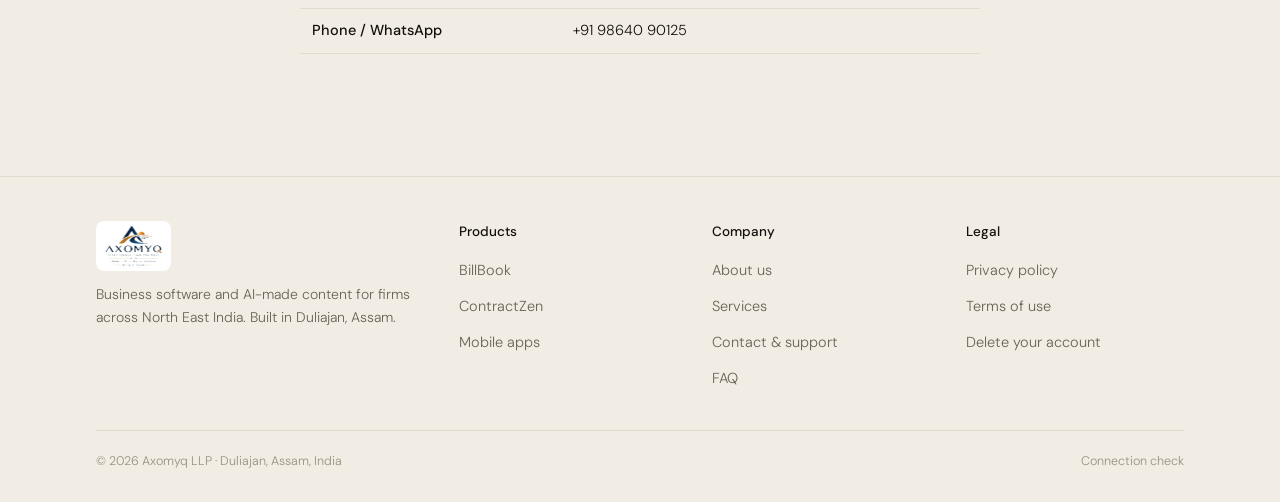
==== commit 551a7682: "Revise Axomyq description in about.html Updated the description of Axomyq to emphasize the software'" ====
--- a/about.html
+++ b/about.html
@@ -44,7 +44,7 @@
 <section class="page-head"><div class="shell">
   <span class="eyebrow rise">About us</span>
   <h1 class="title rise rise-2">An independent software studio, building tools for the firms that do the work.</h1>
-  <p class="lede rise rise-3">Axomyq is the trading name of Axomyq LLP. The name joins <em>Axom</em> — Assam in Assamese — with <em>yq</em>, said like IQ.</p>
+  <p class="lede rise rise-3">Axomyq is the trading name of Axomyq LLP. We build the unglamorous software that keeps a business running — the quotations, the invoices, the registers . <em>yq</em>, — and we try to make it quick enough that nobody dreads opening it</p>
 </div></section>
 <section class="band"><div class="shell">
   <div class="band-head reveal"><span class="eyebrow">The studio</span><h2 class="title">Small, local, and accountable.</h2></div>
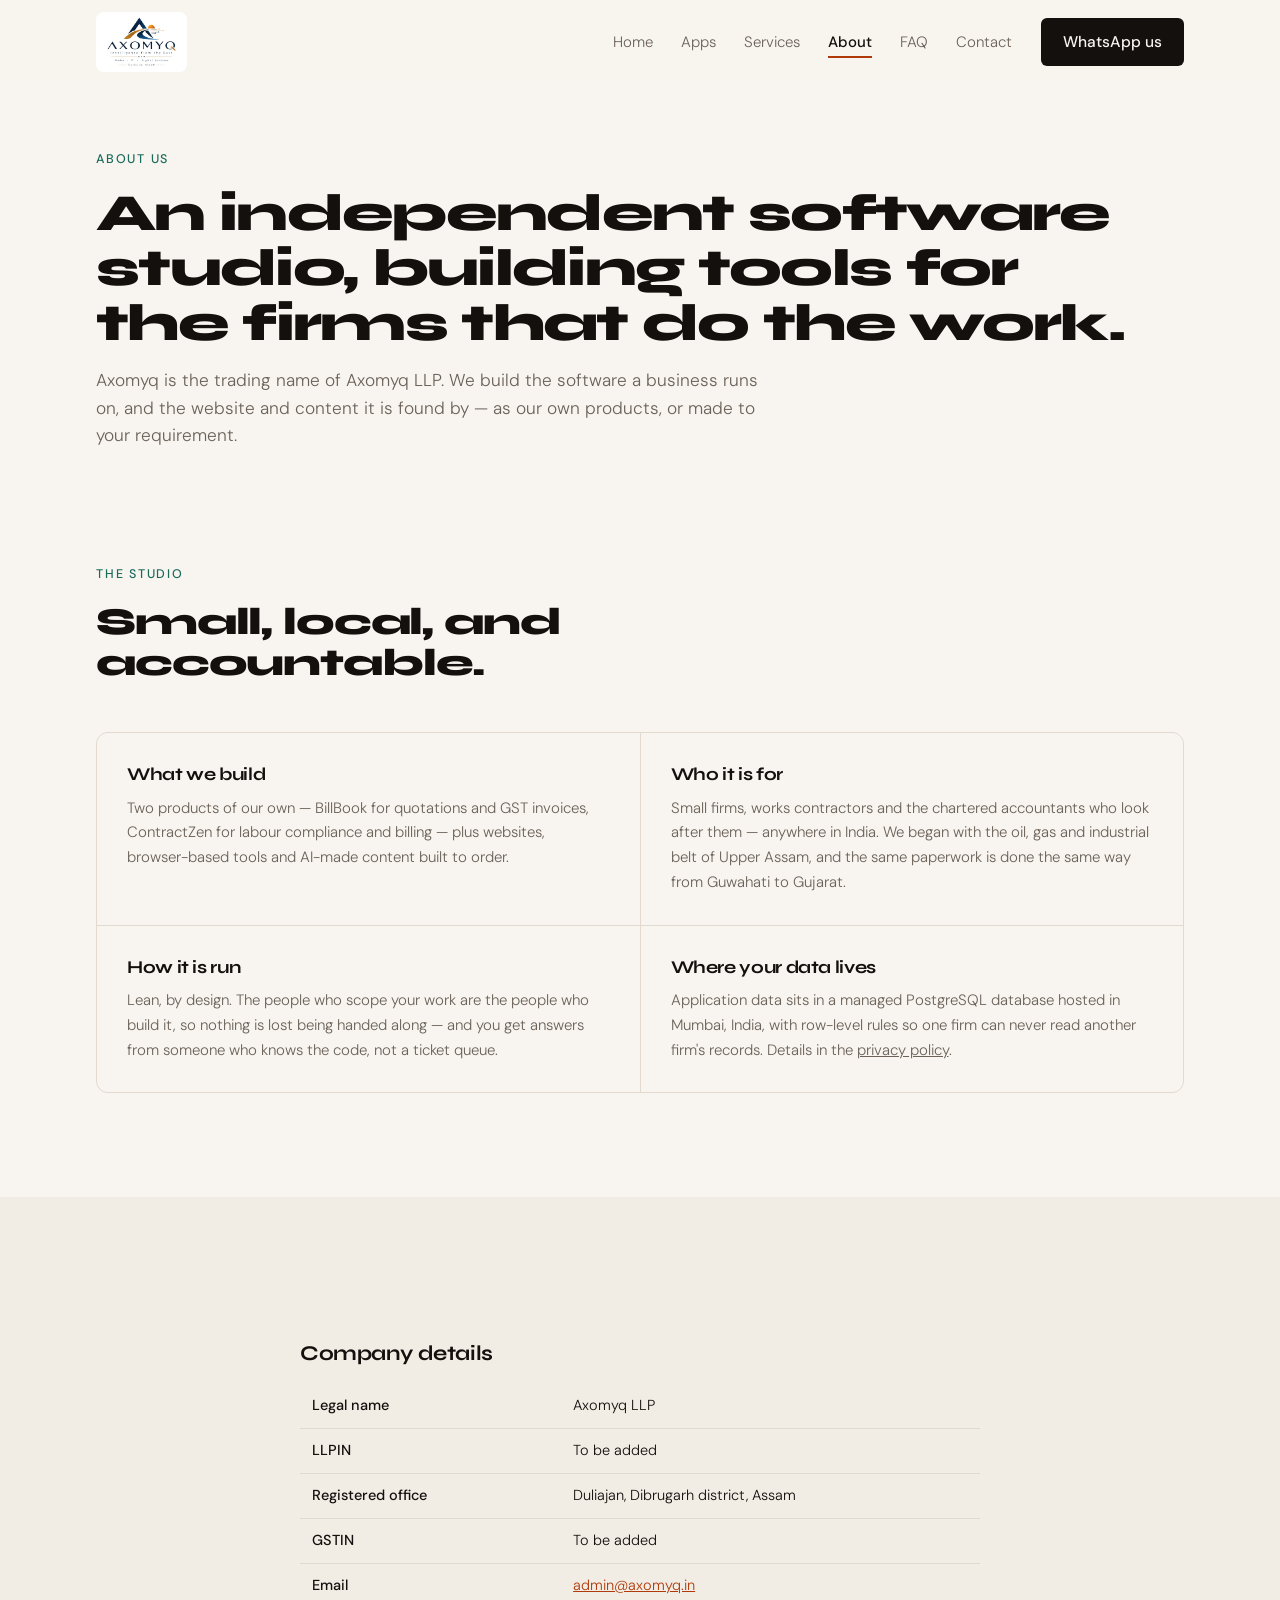
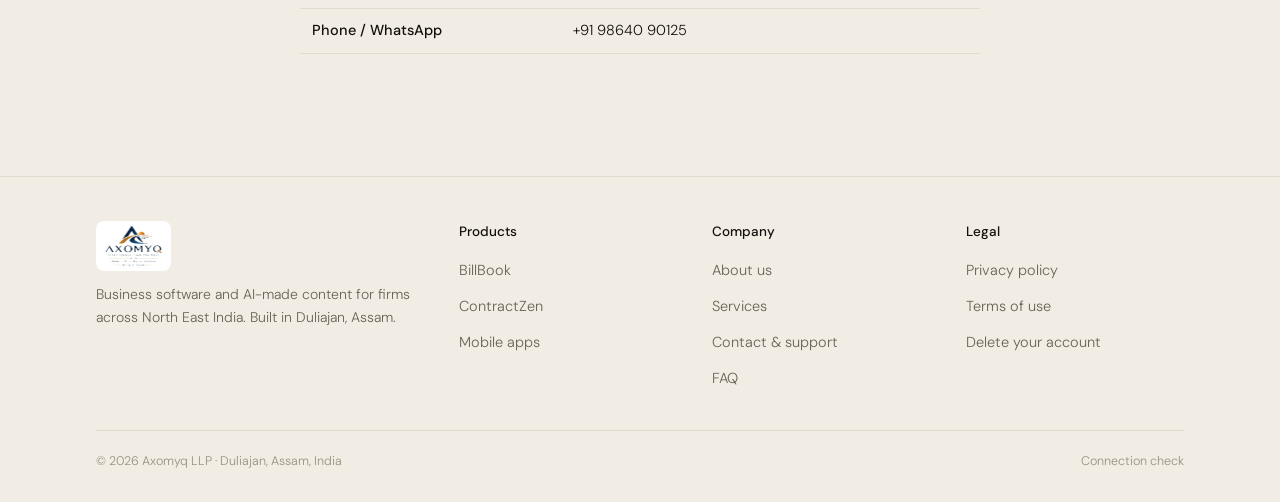
==== commit 8eaca3a7: "Revise About Us section for clarity and focus" ====
--- a/about.html
+++ b/about.html
@@ -44,7 +44,7 @@
 <section class="page-head"><div class="shell">
   <span class="eyebrow rise">About us</span>
   <h1 class="title rise rise-2">An independent software studio, building tools for the firms that do the work.</h1>
-  <p class="lede rise rise-3">Axomyq is the trading name of Axomyq LLP. We build the unglamorous software that keeps a business running — the quotations, the invoices, the registers . <em>yq</em>, — and we try to make it quick enough that nobody dreads opening it</p>
+<p class="lede rise rise-3">Axomyq is the trading name of Axomyq LLP. We build the software a business runs on, and the website and content it is found by — as our own products, or made to your requirement.</p>
 </div></section>
 <section class="band"><div class="shell">
   <div class="band-head reveal"><span class="eyebrow">The studio</span><h2 class="title">Small, local, and accountable.</h2></div>
